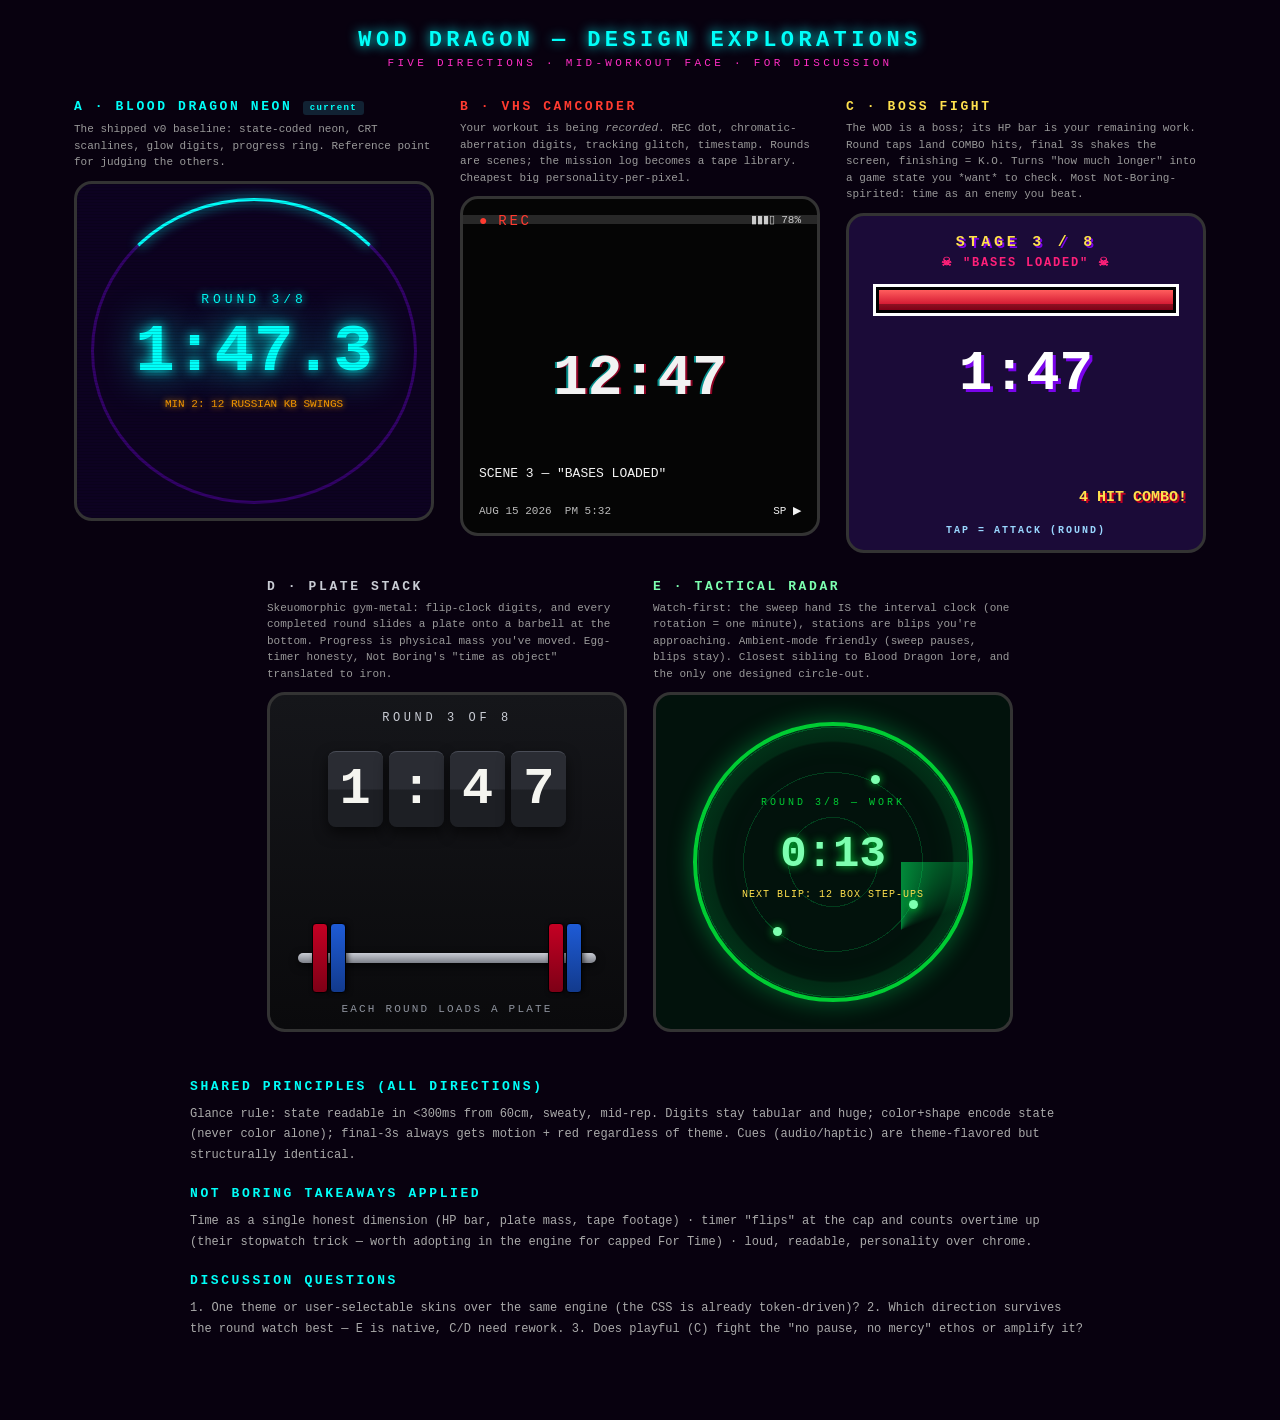
==== site/mockups/index.html @ 4aef6e6c "Hero WOD presets (8 curated) + 5 design-direction mockups at /mockups/ Assisted-By: devx/6563e15a-b3" ====
<!DOCTYPE html>
<html lang="en">
<head>
<meta charset="utf-8">
<meta name="viewport" content="width=device-width, initial-scale=1">
<title>WOD DRAGON — Design Explorations</title>
<style>
  :root { --void:#0d0221; }
  * { box-sizing:border-box; margin:0; padding:0; }
  body { background:#08010f; color:#eee; font-family:ui-monospace,Menlo,monospace; padding:28px 16px 80px; }
  h1 { text-align:center; letter-spacing:.2em; font-size:22px; margin-bottom:4px; color:#00fff9; text-shadow:0 0 12px #00fff9; }
  .sub { text-align:center; color:#ff2ec4; font-size:11px; letter-spacing:.3em; margin-bottom:30px; }
  .grid { display:flex; flex-wrap:wrap; gap:26px; justify-content:center; max-width:1280px; margin:0 auto; }
  .card { width:360px; }
  .card h2 { font-size:13px; letter-spacing:.2em; margin-bottom:2px; }
  .card p { font-size:11px; color:#999; line-height:1.5; margin:6px 0 10px; text-transform:none; }
  .frame { height:340px; border-radius:18px; overflow:hidden; position:relative; border:3px solid #333; background:#000; }
  .tag { display:inline-block; font-size:9px; letter-spacing:.15em; padding:2px 7px; border-radius:3px; margin-right:4px; }

  /* ============ A. BLOOD DRAGON NEON (current) ============ */
  .bd { background:var(--void); display:flex; flex-direction:column; align-items:center; justify-content:center; gap:8px; }
  .bd::after { content:""; position:absolute; inset:0; pointer-events:none;
    background:repeating-linear-gradient(0deg, rgba(0,0,0,.16) 0 1px, transparent 1px 3px); }
  .bd .label { color:#00fff9; letter-spacing:.3em; font-size:13px; text-shadow:0 0 8px #00fff9; }
  .bd .digits { font-size:66px; font-weight:700; color:#00fff9; text-shadow:0 0 12px #00fff9,0 0 40px #00fff9; font-variant-numeric:tabular-nums; }
  .bd .station { color:#ff9e00; font-size:11px; text-shadow:0 0 6px #ff9e00; }
  .bd .ring { position:absolute; inset:14px; border-radius:50%; border:3px solid rgba(122,4,235,.35); }
  .bd .ring i { position:absolute; inset:-3px; border-radius:50%; border:3px solid transparent;
    border-top-color:#00fff9; filter:drop-shadow(0 0 6px #00fff9); animation:spin 4s linear infinite; }
  @keyframes spin { to { transform:rotate(360deg); } }

  /* ============ B. VHS CAMCORDER ============ */
  .vhs { background:#050505; color:#f2f2f2; font-family:"Courier New",monospace; padding:16px; }
  .vhs .rec { position:absolute; top:14px; left:16px; font-size:14px; letter-spacing:.2em; color:#ff3b30; }
  .vhs .rec::before { content:"●"; margin-right:8px; animation:blink 1s steps(1) infinite; }
  @keyframes blink { 50% { opacity:0; } }
  .vhs .batt { position:absolute; top:14px; right:16px; font-size:11px; color:#ccc; }
  .vhs .digits { position:absolute; top:44%; left:0; right:0; text-align:center; font-size:58px; font-weight:bold;
    text-shadow:2px 0 rgba(255,0,60,.55), -2px 0 rgba(0,255,249,.55); }
  .vhs .scene { position:absolute; bottom:52px; left:16px; font-size:13px; }
  .vhs .stamp { position:absolute; bottom:16px; left:16px; font-size:11px; color:#bbb; }
  .vhs .play { position:absolute; bottom:16px; right:16px; font-size:11px; }
  .vhs .track { position:absolute; left:0; right:0; height:9px; background:rgba(255,255,255,.14);
    animation:track 6s linear infinite; }
  @keyframes track { 0%{top:110%} 100%{top:-10%} }

  /* ============ C. BOSS FIGHT ============ */
  .boss { background:#1b0b38; image-rendering:pixelated; padding:18px;
    font-family:"Courier New",monospace; font-weight:bold; }
  .boss .stage { text-align:center; color:#ffe14d; font-size:15px; letter-spacing:.25em; text-shadow:2px 2px #7a04eb; }
  .boss .bossname { text-align:center; color:#ff2079; font-size:12px; margin-top:4px; letter-spacing:.15em; }
  .boss .hpwrap { margin:14px 6px 0; border:3px solid #fff; padding:3px; background:#000; }
  .boss .hp { height:20px; background:linear-gradient(180deg,#ff5d5d,#c40023);
    animation:hp 8s linear infinite; box-shadow:inset 0 -6px rgba(0,0,0,.35); }
  @keyframes hp { 0%{width:96%} 100%{width:4%} }
  .boss .digits { text-align:center; font-size:56px; color:#fff; margin-top:26px; text-shadow:3px 3px #7a04eb; }
  .boss .combo { position:absolute; right:16px; bottom:44px; color:#ffe14d; font-size:15px;
    text-shadow:2px 2px #c40023; animation:pop .8s ease infinite alternate; }
  @keyframes pop { from{transform:scale(1)} to{transform:scale(1.14)} }
  .boss .hint { position:absolute; bottom:14px; left:0; right:0; text-align:center; color:#9ad7ff; font-size:10px; letter-spacing:.2em; }

  /* ============ D. PLATE STACK ============ */
  .plate { background:linear-gradient(180deg,#15161a,#0a0a0c); padding:16px; }
  .plate .flip { display:flex; justify-content:center; gap:6px; margin-top:26px; }
  .plate .flip span { background:linear-gradient(180deg,#2a2c33 49%,#1d1f24 51%); border-radius:8px;
    font-size:52px; font-weight:700; color:#f5f5f0; padding:8px 12px; box-shadow:0 6px 14px rgba(0,0,0,.6);
    border-top:1px solid #4a4d57; font-variant-numeric:tabular-nums; }
  .plate .bar { position:absolute; bottom:66px; left:8%; right:8%; height:10px; border-radius:5px;
    background:linear-gradient(180deg,#c9ccd4,#7d8089); box-shadow:0 3px 8px rgba(0,0,0,.7); }
  .plate .p { position:absolute; bottom:36px; width:16px; height:70px; border-radius:4px;
    background:linear-gradient(180deg,#c40023,#7d0016); border:1px solid #000; box-shadow:2px 0 5px rgba(0,0,0,.6); }
  .plate .p.b { background:linear-gradient(180deg,#1e5bd6,#123a8c); }
  .plate .p.new { animation:load 2.4s ease-in-out infinite; }
  @keyframes load { 0%{transform:translateX(150px); opacity:0} 30%{transform:none; opacity:1} 100%{transform:none; opacity:1} }
  .plate .cap { position:absolute; bottom:14px; left:0; right:0; text-align:center; color:#8e939e; font-size:11px; letter-spacing:.2em; }
  .plate .round { text-align:center; color:#c9ccd4; letter-spacing:.3em; font-size:12px; }

  /* ============ E. TACTICAL RADAR (watch-first) ============ */
  .radarwrap { display:flex; align-items:center; justify-content:center; background:#02120c; }
  .radar { width:280px; height:280px; border-radius:50%; position:relative; border:4px solid #0c3;
    box-shadow:0 0 24px rgba(0,255,102,.35), inset 0 0 40px rgba(0,255,102,.12); background:
    radial-gradient(circle, transparent 62%, rgba(0,255,102,.08) 63%),
    repeating-radial-gradient(circle, transparent 0 44px, rgba(0,255,102,.18) 44px 45px); }
  .radar .sweep { position:absolute; inset:0; border-radius:50%; overflow:hidden; }
  .radar .sweep i { content:""; position:absolute; left:50%; top:50%; width:50%; height:50%;
    transform-origin:0 0; background:conic-gradient(from 0deg, rgba(0,255,102,.5), transparent 70deg);
    animation:spin 3s linear infinite; }
  .radar .digits { position:absolute; top:38%; left:0; right:0; text-align:center; font-size:44px;
    color:#7dffb0; font-weight:700; text-shadow:0 0 10px #0c3; font-variant-numeric:tabular-nums; }
  .radar .label { position:absolute; top:26%; left:0; right:0; text-align:center; color:#0c3; font-size:10px; letter-spacing:.3em; }
  .radar .next { position:absolute; top:60%; left:0; right:0; text-align:center; color:#ffe14d; font-size:10px; letter-spacing:.1em; }
  .radar .blip { position:absolute; width:9px; height:9px; border-radius:50%; background:#7dffb0;
    box-shadow:0 0 8px #0c3; animation:blink 2s steps(1) infinite; }

  .notes { max-width:900px; margin:44px auto 0; font-size:12px; color:#aaa; line-height:1.7; }
  .notes h3 { color:#00fff9; letter-spacing:.2em; font-size:13px; margin:18px 0 6px; }
</style>
</head>
<body>
  <h1>WOD DRAGON — DESIGN EXPLORATIONS</h1>
  <div class="sub">FIVE DIRECTIONS · MID-WORKOUT FACE · FOR DISCUSSION</div>

  <div class="grid">
    <div class="card">
      <h2 style="color:#00fff9">A · BLOOD DRAGON NEON <span class="tag" style="background:#123">current</span></h2>
      <p>The shipped v0 baseline: state-coded neon, CRT scanlines, glow digits, progress ring. Reference point for judging the others.</p>
      <div class="frame bd">
        <div class="ring"><i></i></div>
        <div class="label">ROUND 3/8</div>
        <div class="digits">1:47.3</div>
        <div class="station">MIN 2: 12 RUSSIAN KB SWINGS</div>
      </div>
    </div>

    <div class="card">
      <h2 style="color:#ff3b30">B · VHS CAMCORDER</h2>
      <p>Your workout is being <em>recorded</em>. REC dot, chromatic-aberration digits, tracking glitch, timestamp. Rounds are scenes; the mission log becomes a tape library. Cheapest big personality-per-pixel.</p>
      <div class="frame vhs">
        <div class="track"></div>
        <div class="rec">REC</div>
        <div class="batt">▮▮▮▯ 78%</div>
        <div class="digits">12:47</div>
        <div class="scene">SCENE 3 — "BASES LOADED"</div>
        <div class="stamp">AUG 15 2026&nbsp;&nbsp;PM 5:32</div>
        <div class="play">SP ▶</div>
      </div>
    </div>

    <div class="card">
      <h2 style="color:#ffe14d">C · BOSS FIGHT</h2>
      <p>The WOD is a boss; its HP bar is your remaining work. Round taps land COMBO hits, final 3s shakes the screen, finishing = K.O. Turns "how much longer" into a game state you *want* to check. Most Not-Boring-spirited: time as an enemy you beat.</p>
      <div class="frame boss">
        <div class="stage">STAGE 3 / 8</div>
        <div class="bossname">☠ "BASES LOADED" ☠</div>
        <div class="hpwrap"><div class="hp"></div></div>
        <div class="digits">1:47</div>
        <div class="combo">4 HIT COMBO!</div>
        <div class="hint">TAP = ATTACK (ROUND)</div>
      </div>
    </div>

    <div class="card">
      <h2 style="color:#c9ccd4">D · PLATE STACK</h2>
      <p>Skeuomorphic gym-metal: flip-clock digits, and every completed round slides a plate onto a barbell at the bottom. Progress is physical mass you've moved. Egg-timer honesty, Not Boring's "time as object" translated to iron.</p>
      <div class="frame plate">
        <div class="round">ROUND 3 OF 8</div>
        <div class="flip"><span>1</span><span>:</span><span>4</span><span>7</span></div>
        <div class="bar"></div>
        <div class="p" style="left:12%"></div>
        <div class="p b" style="left:17%"></div>
        <div class="p" style="right:17%"></div>
        <div class="p b new" style="right:12%"></div>
        <div class="cap">EACH ROUND LOADS A PLATE</div>
      </div>
    </div>

    <div class="card">
      <h2 style="color:#7dffb0">E · TACTICAL RADAR</h2>
      <p>Watch-first: the sweep hand IS the interval clock (one rotation = one minute), stations are blips you're approaching. Ambient-mode friendly (sweep pauses, blips stay). Closest sibling to Blood Dragon lore, and the only one designed circle-out.</p>
      <div class="frame radarwrap">
        <div class="radar">
          <div class="sweep"><i></i></div>
          <div class="label">ROUND 3/8 — WORK</div>
          <div class="digits">0:13</div>
          <div class="next">NEXT BLIP: 12 BOX STEP-UPS</div>
          <div class="blip" style="top:18%;left:64%"></div>
          <div class="blip" style="top:64%;left:78%;animation-delay:.7s"></div>
          <div class="blip" style="top:74%;left:28%;animation-delay:1.3s"></div>
        </div>
      </div>
    </div>
  </div>

  <div class="notes">
    <h3>SHARED PRINCIPLES (ALL DIRECTIONS)</h3>
    Glance rule: state readable in &lt;300ms from 60cm, sweaty, mid-rep. Digits stay tabular and huge; color+shape encode state (never color alone); final-3s always gets motion + red regardless of theme. Cues (audio/haptic) are theme-flavored but structurally identical.
    <h3>NOT BORING TAKEAWAYS APPLIED</h3>
    Time as a single honest dimension (HP bar, plate mass, tape footage) · timer "flips" at the cap and counts overtime up (their stopwatch trick — worth adopting in the engine for capped For Time) · loud, readable, personality over chrome.
    <h3>DISCUSSION QUESTIONS</h3>
    1. One theme or user-selectable skins over the same engine (the CSS is already token-driven)? 2. Which direction survives the round watch best — E is native, C/D need rework. 3. Does playful (C) fight the "no pause, no mercy" ethos or amplify it?
  </div>
</body>
</html>
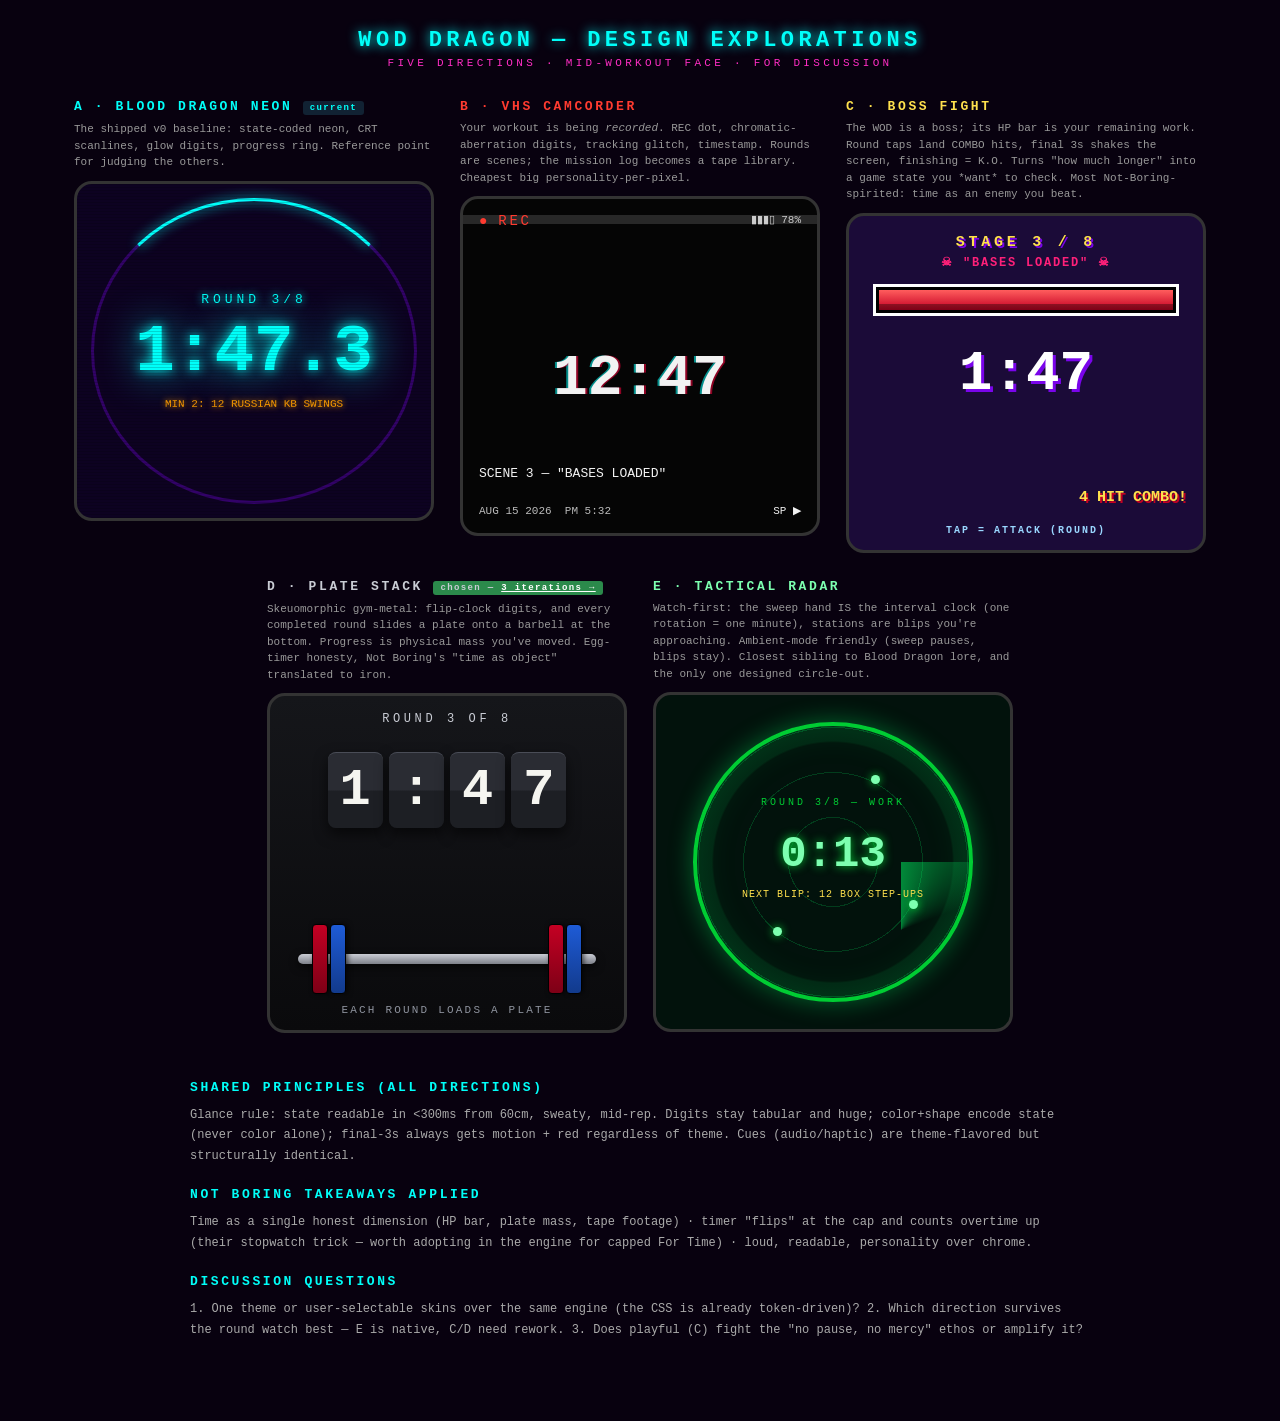
==== commit e7cdad97: "Plate Stack chosen: 3 tone iterations (platform/garage/toy) + bumper-plate watch face mockups Assist" ====
--- a/site/mockups/index.html
+++ b/site/mockups/index.html
@@ -140,7 +140,7 @@
     </div>
 
     <div class="card">
-      <h2 style="color:#c9ccd4">D · PLATE STACK</h2>
+      <h2 style="color:#c9ccd4">D · PLATE STACK <span class="tag" style="background:#2b8a4b">chosen — <a href="plate-stack/" style="color:#fff">3 iterations →</a></span></h2>
       <p>Skeuomorphic gym-metal: flip-clock digits, and every completed round slides a plate onto a barbell at the bottom. Progress is physical mass you've moved. Egg-timer honesty, Not Boring's "time as object" translated to iron.</p>
       <div class="frame plate">
         <div class="round">ROUND 3 OF 8</div>
